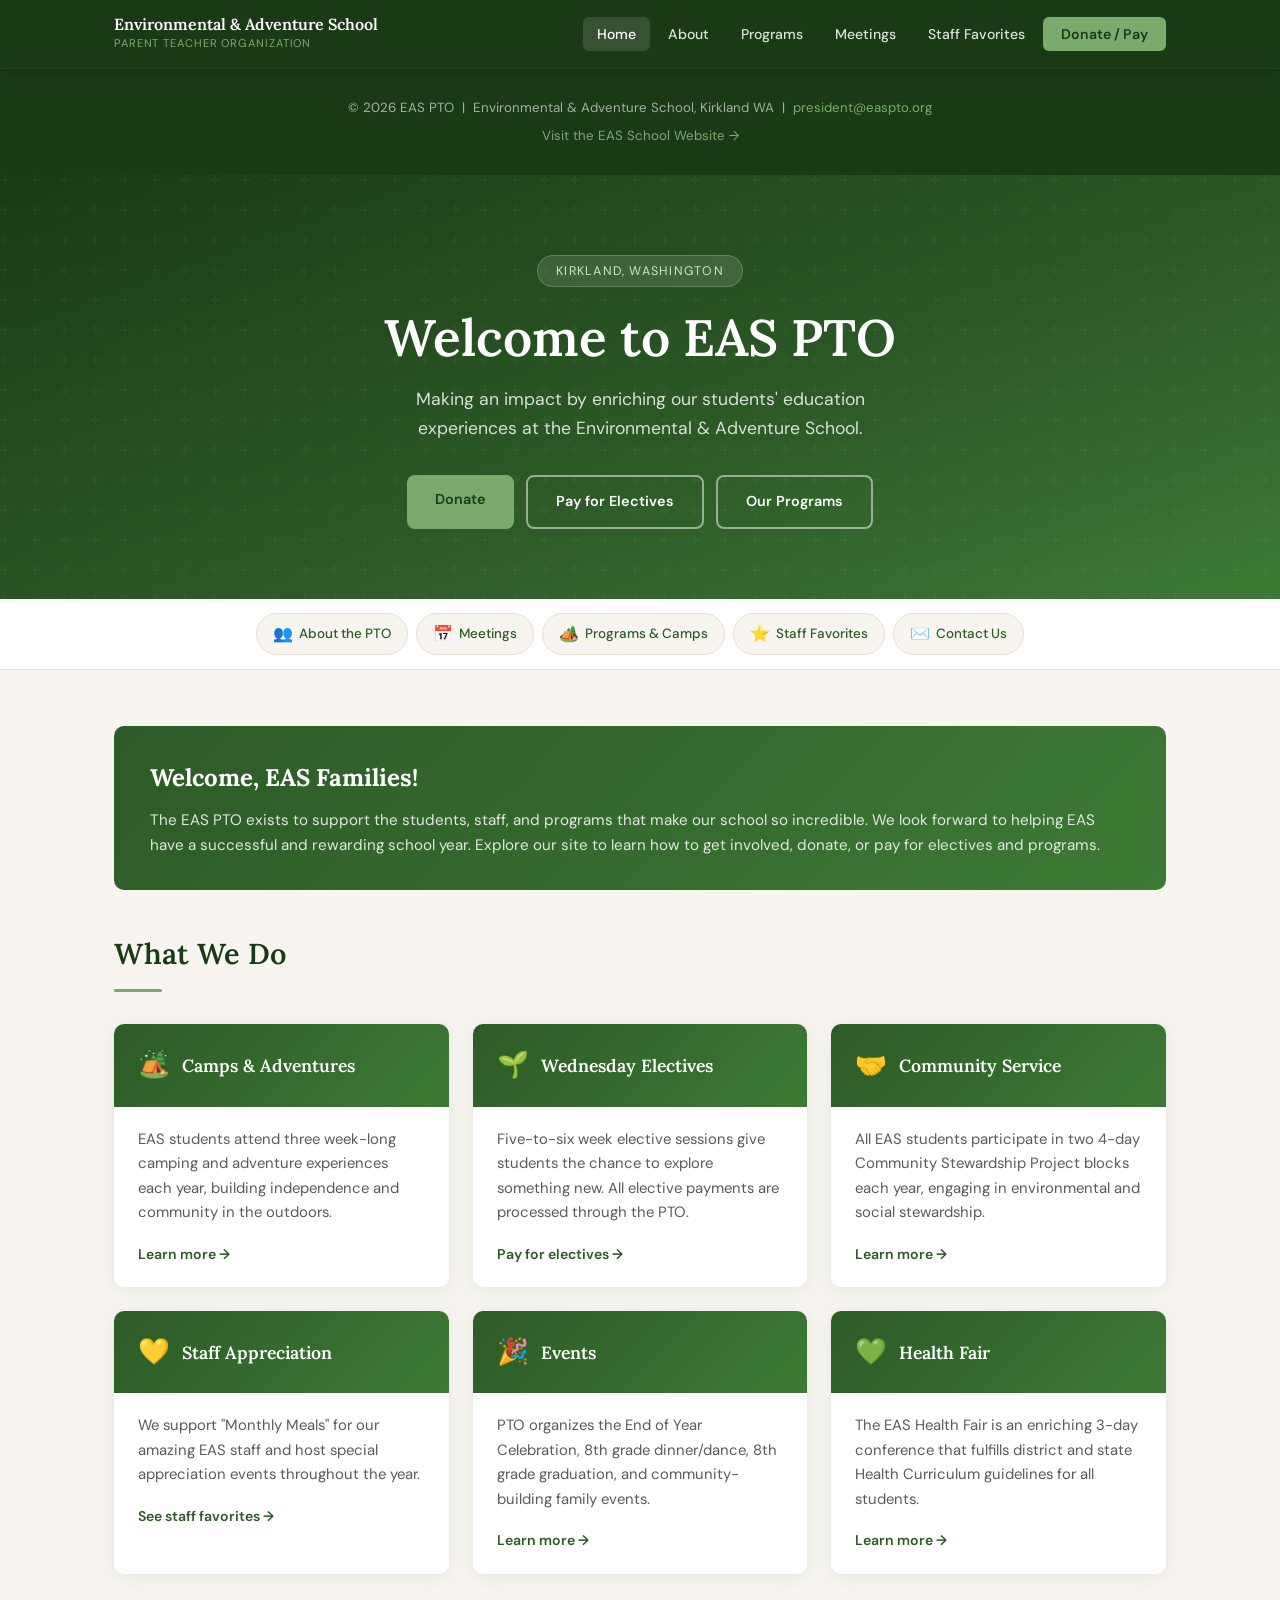
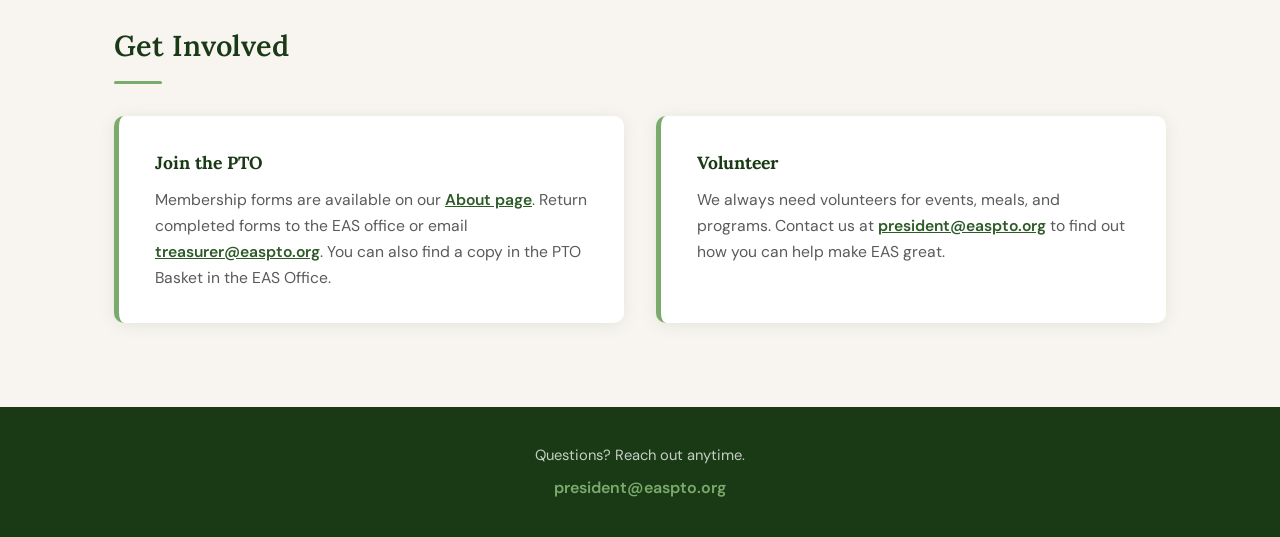
==== index.html @ 18b9af53 "Add files via upload" ====
<!DOCTYPE html>
<html lang="en">
<head>
  <meta charset="UTF-8">
  <meta name="viewport" content="width=device-width, initial-scale=1.0">
  <title>EAS PTO – Environmental &amp; Adventure School Parent Teacher Organization</title>
  <meta name="description" content="The EAS PTO supports students, staff, and programs at the Environmental & Adventure School in Kirkland, WA.">
  <link rel="stylesheet" href="css/style.css">
</head>
<body>

  <script src="js/nav.js"></script>

  <!-- HERO -->
  <section class="hero">
    <div class="hero-inner">
      <span class="hero-eyebrow">Kirkland, Washington</span>
      <h1>Welcome to EAS PTO</h1>
      <p>Making an impact by enriching our students' education experiences at the Environmental &amp; Adventure School.</p>
      <div class="hero-btns">
        <a href="payments.html#donate" class="btn btn-primary">Donate</a>
        <a href="payments.html#zelle" class="btn btn-outline">Pay for Electives</a>
        <a href="programs.html" class="btn btn-outline">Our Programs</a>
      </div>
    </div>
  </section>

  <!-- QUICK LINKS -->
  <div class="quick-links">
    <div class="quick-links-inner">
      <a href="about.html" class="quick-link"><span class="icon">👥</span> About the PTO</a>
      <a href="meetings.html" class="quick-link"><span class="icon">📅</span> Meetings</a>
      <a href="programs.html" class="quick-link"><span class="icon">🏕️</span> Programs &amp; Camps</a>
      <a href="staff-favorites.html" class="quick-link"><span class="icon">⭐</span> Staff Favorites</a>
      <a href="mailto:president@easpto.org" class="quick-link"><span class="icon">✉️</span> Contact Us</a>
    </div>
  </div>

  <main>

    <!-- WELCOME -->
    <div class="highlight-box">
      <h2>Welcome, EAS Families!</h2>
      <p>The EAS PTO exists to support the students, staff, and programs that make our school so incredible. We look forward to helping EAS have a successful and rewarding school year. Explore our site to learn how to get involved, donate, or pay for electives and programs.</p>
    </div>

    <!-- WHAT WE DO -->
    <h2 class="section-title">What We Do</h2>
    <div class="divider"></div>

    <div class="card-grid">
      <div class="card">
        <div class="card-header">
          <span class="card-icon">🏕️</span>
          <h3>Camps &amp; Adventures</h3>
        </div>
        <div class="card-body">
          <p>EAS students attend three week-long camping and adventure experiences each year, building independence and community in the outdoors.</p>
          <a href="programs.html#camps" class="card-link">Learn more →</a>
        </div>
      </div>

      <div class="card">
        <div class="card-header">
          <span class="card-icon">🌱</span>
          <h3>Wednesday Electives</h3>
        </div>
        <div class="card-body">
          <p>Five-to-six week elective sessions give students the chance to explore something new. All elective payments are processed through the PTO.</p>
          <a href="payments.html" class="card-link">Pay for electives →</a>
        </div>
      </div>

      <div class="card">
        <div class="card-header">
          <span class="card-icon">🤝</span>
          <h3>Community Service</h3>
        </div>
        <div class="card-body">
          <p>All EAS students participate in two 4-day Community Stewardship Project blocks each year, engaging in environmental and social stewardship.</p>
          <a href="programs.html#csp" class="card-link">Learn more →</a>
        </div>
      </div>

      <div class="card">
        <div class="card-header">
          <span class="card-icon">💛</span>
          <h3>Staff Appreciation</h3>
        </div>
        <div class="card-body">
          <p>We support "Monthly Meals" for our amazing EAS staff and host special appreciation events throughout the year.</p>
          <a href="staff-favorites.html" class="card-link">See staff favorites →</a>
        </div>
      </div>

      <div class="card">
        <div class="card-header">
          <span class="card-icon">🎉</span>
          <h3>Events</h3>
        </div>
        <div class="card-body">
          <p>PTO organizes the End of Year Celebration, 8th grade dinner/dance, 8th grade graduation, and community-building family events.</p>
          <a href="programs.html#events" class="card-link">Learn more →</a>
        </div>
      </div>

      <div class="card">
        <div class="card-header">
          <span class="card-icon">💚</span>
          <h3>Health Fair</h3>
        </div>
        <div class="card-body">
          <p>The EAS Health Fair is an enriching 3-day conference that fulfills district and state Health Curriculum guidelines for all students.</p>
          <a href="programs.html#health" class="card-link">Learn more →</a>
        </div>
      </div>
    </div>

    <!-- GET INVOLVED -->
    <h2 class="section-title">Get Involved</h2>
    <div class="divider"></div>
    <div class="two-col" style="margin-bottom: 0;">
      <div class="info-box">
        <h3 style="font-family:'Lora',serif;font-size:1.1rem;color:var(--forest-dk);margin-bottom:10px;">Join the PTO</h3>
        <p>Membership forms are available on our <a href="about.html" style="color:var(--forest);font-weight:600;">About page</a>. Return completed forms to the EAS office or email <a href="mailto:treasurer@easpto.org" style="color:var(--forest);font-weight:600;">treasurer@easpto.org</a>. You can also find a copy in the PTO Basket in the EAS Office.</p>
      </div>
      <div class="info-box">
        <h3 style="font-family:'Lora',serif;font-size:1.1rem;color:var(--forest-dk);margin-bottom:10px;">Volunteer</h3>
        <p>We always need volunteers for events, meals, and programs. Contact us at <a href="mailto:president@easpto.org" style="color:var(--forest);font-weight:600;">president@easpto.org</a> to find out how you can help make EAS great.</p>
      </div>
    </div>

  </main>

  <div class="contact-strip">
    <p>Questions? Reach out anytime.</p>
    <a href="mailto:president@easpto.org">president@easpto.org</a>
  </div>

</body>
</html>
---- css/style.css ----
@import url('https://fonts.googleapis.com/css2?family=Lora:ital,wght@0,400;0,600;1,400&family=DM+Sans:wght@300;400;500;600&display=swap');

:root {
  --forest:    #2d5a27;
  --forest-dk: #1a3a16;
  --forest-lt: #3d7a35;
  --sage:      #7aab6d;
  --mint:      #c8e6c0;
  --cream:     #f8f5f0;
  --tan:       #e8e0d0;
  --brown:     #6b5a3e;
  --text:      #2c2c2c;
  --text-lt:   #5a5a5a;
  --white:     #ffffff;
  --radius:    10px;
  --shadow:    0 2px 16px rgba(45,90,39,0.10);
  --shadow-lg: 0 8px 40px rgba(45,90,39,0.15);
}

*, *::before, *::after { box-sizing: border-box; margin: 0; padding: 0; }

html { scroll-behavior: smooth; }

body {
  font-family: 'DM Sans', sans-serif;
  color: var(--text);
  background: var(--cream);
  line-height: 1.65;
  font-size: 16px;
}

/* ── NAV ── */
nav {
  background: var(--forest-dk);
  position: sticky;
  top: 0;
  z-index: 100;
  box-shadow: 0 2px 12px rgba(0,0,0,0.25);
}
.nav-inner {
  max-width: 1100px;
  margin: 0 auto;
  padding: 0 24px;
  display: flex;
  align-items: center;
  justify-content: space-between;
  min-height: 68px;
}
.nav-brand {
  display: flex;
  align-items: center;
  gap: 12px;
  text-decoration: none;
}
.nav-brand img {
  height: 44px;
  width: auto;
  filter: brightness(0) invert(1);
}
.nav-brand-text {
  display: flex;
  flex-direction: column;
}
.nav-brand-name {
  font-family: 'Lora', serif;
  font-size: 1rem;
  font-weight: 600;
  color: var(--white);
  line-height: 1.2;
}
.nav-brand-sub {
  font-size: 0.7rem;
  color: var(--sage);
  letter-spacing: 0.08em;
  text-transform: uppercase;
}
.nav-links {
  display: flex;
  list-style: none;
  gap: 4px;
  align-items: center;
}
.nav-links a {
  color: rgba(255,255,255,0.85);
  text-decoration: none;
  padding: 8px 14px;
  border-radius: 6px;
  font-size: 0.88rem;
  font-weight: 500;
  transition: all 0.2s;
}
.nav-links a:hover,
.nav-links a.active {
  background: rgba(255,255,255,0.12);
  color: var(--white);
}
.nav-donate {
  background: var(--sage) !important;
  color: var(--forest-dk) !important;
  font-weight: 600 !important;
  padding: 8px 18px !important;
}
.nav-donate:hover {
  background: var(--mint) !important;
}
.nav-hamburger {
  display: none;
  flex-direction: column;
  gap: 5px;
  cursor: pointer;
  padding: 8px;
  background: none;
  border: none;
}
.nav-hamburger span {
  display: block;
  width: 24px;
  height: 2px;
  background: var(--white);
  border-radius: 2px;
  transition: all 0.3s;
}

/* ── HERO ── */
.hero {
  background: linear-gradient(160deg, var(--forest-dk) 0%, var(--forest) 60%, var(--forest-lt) 100%);
  color: var(--white);
  padding: 80px 24px 70px;
  text-align: center;
  position: relative;
  overflow: hidden;
}
.hero::before {
  content: '';
  position: absolute;
  inset: 0;
  background: url("data:image/svg+xml,%3Csvg width='60' height='60' viewBox='0 0 60 60' xmlns='http://www.w3.org/2000/svg'%3E%3Cg fill='none' fill-rule='evenodd'%3E%3Cg fill='%23ffffff' fill-opacity='0.03'%3E%3Cpath d='M36 34v-4h-2v4h-4v2h4v4h2v-4h4v-2h-4zm0-30V0h-2v4h-4v2h4v4h2V6h4V4h-4zM6 34v-4H4v4H0v2h4v4h2v-4h4v-2H6zM6 4V0H4v4H0v2h4v4h2V6h4V4H6z'/%3E%3C/g%3E%3C/g%3E%3C/svg%3E");
  pointer-events: none;
}
.hero-inner { max-width: 700px; margin: 0 auto; position: relative; }
.hero-eyebrow {
  display: inline-block;
  background: rgba(255,255,255,0.12);
  border: 1px solid rgba(255,255,255,0.2);
  border-radius: 30px;
  padding: 5px 18px;
  font-size: 0.78rem;
  letter-spacing: 0.1em;
  text-transform: uppercase;
  margin-bottom: 20px;
  color: var(--mint);
}
.hero h1 {
  font-family: 'Lora', serif;
  font-size: clamp(2rem, 5vw, 3.2rem);
  font-weight: 600;
  line-height: 1.2;
  margin-bottom: 16px;
}
.hero p {
  font-size: 1.1rem;
  color: rgba(255,255,255,0.82);
  max-width: 540px;
  margin: 0 auto 32px;
}
.hero-btns {
  display: flex;
  gap: 12px;
  justify-content: center;
  flex-wrap: wrap;
}
.btn {
  display: inline-block;
  padding: 13px 28px;
  border-radius: 8px;
  text-decoration: none;
  font-weight: 600;
  font-size: 0.9rem;
  transition: all 0.2s;
  cursor: pointer;
  border: none;
}
.btn-primary {
  background: var(--sage);
  color: var(--forest-dk);
}
.btn-primary:hover { background: var(--mint); transform: translateY(-1px); box-shadow: 0 4px 16px rgba(0,0,0,0.2); }
.btn-outline {
  background: transparent;
  color: var(--white);
  border: 2px solid rgba(255,255,255,0.5);
}
.btn-outline:hover { border-color: var(--white); background: rgba(255,255,255,0.1); }
.btn-forest {
  background: var(--forest);
  color: var(--white);
}
.btn-forest:hover { background: var(--forest-lt); transform: translateY(-1px); }

/* ── QUICK LINKS BAR ── */
.quick-links {
  background: var(--white);
  border-bottom: 1px solid var(--tan);
  padding: 14px 24px;
}
.quick-links-inner {
  max-width: 1100px;
  margin: 0 auto;
  display: flex;
  gap: 8px;
  flex-wrap: wrap;
  justify-content: center;
}
.quick-link {
  display: flex;
  align-items: center;
  gap: 6px;
  padding: 7px 16px;
  background: var(--cream);
  border: 1px solid var(--tan);
  border-radius: 24px;
  text-decoration: none;
  color: var(--forest);
  font-size: 0.84rem;
  font-weight: 500;
  transition: all 0.2s;
}
.quick-link:hover {
  background: var(--forest);
  color: var(--white);
  border-color: var(--forest);
}
.quick-link .icon { font-size: 1rem; }

/* ── MAIN CONTENT ── */
main { max-width: 1100px; margin: 0 auto; padding: 56px 24px; }

/* ── SECTION TITLES ── */
.section-title {
  font-family: 'Lora', serif;
  font-size: 1.8rem;
  font-weight: 600;
  color: var(--forest-dk);
  margin-bottom: 8px;
}
.section-sub {
  color: var(--text-lt);
  font-size: 0.95rem;
  margin-bottom: 36px;
}
.divider {
  width: 48px;
  height: 3px;
  background: var(--sage);
  border-radius: 2px;
  margin: 12px 0 32px;
}

/* ── CARDS ── */
.card-grid {
  display: grid;
  grid-template-columns: repeat(auto-fill, minmax(280px, 1fr));
  gap: 24px;
  margin-bottom: 48px;
}
.card {
  background: var(--white);
  border-radius: var(--radius);
  box-shadow: var(--shadow);
  overflow: hidden;
  transition: transform 0.2s, box-shadow 0.2s;
}
.card:hover { transform: translateY(-3px); box-shadow: var(--shadow-lg); }
.card-header {
  background: linear-gradient(135deg, var(--forest), var(--forest-lt));
  padding: 20px 24px;
  display: flex;
  align-items: center;
  gap: 12px;
}
.card-icon { font-size: 1.6rem; }
.card-header h3 {
  font-family: 'Lora', serif;
  font-size: 1.1rem;
  color: var(--white);
  font-weight: 600;
}
.card-body { padding: 20px 24px; }
.card-body p { color: var(--text-lt); font-size: 0.93rem; margin-bottom: 16px; }
.card-link {
  color: var(--forest);
  text-decoration: none;
  font-weight: 600;
  font-size: 0.88rem;
  display: inline-flex;
  align-items: center;
  gap: 4px;
  transition: gap 0.2s;
}
.card-link:hover { gap: 8px; color: var(--forest-lt); }

/* ── STAFF CARDS ── */
.staff-grid {
  display: grid;
  grid-template-columns: repeat(auto-fill, minmax(320px, 1fr));
  gap: 24px;
}
.staff-card {
  background: var(--white);
  border-radius: var(--radius);
  box-shadow: var(--shadow);
  overflow: hidden;
  transition: transform 0.2s, box-shadow 0.2s;
}
.staff-card:hover { transform: translateY(-3px); box-shadow: var(--shadow-lg); }
.staff-card-top {
  background: linear-gradient(135deg, var(--forest-dk), var(--forest));
  padding: 20px 24px;
  display: flex;
  align-items: center;
  gap: 14px;
}
.staff-avatar {
  width: 52px;
  height: 52px;
  border-radius: 50%;
  background: var(--sage);
  display: flex;
  align-items: center;
  justify-content: center;
  font-family: 'Lora', serif;
  font-size: 1.3rem;
  font-weight: 600;
  color: var(--forest-dk);
  flex-shrink: 0;
}
.staff-name {
  font-family: 'Lora', serif;
  font-size: 1.05rem;
  color: var(--white);
  font-weight: 600;
}
.staff-card-body { padding: 20px 24px; }
.staff-row {
  display: flex;
  gap: 8px;
  margin-bottom: 12px;
  font-size: 0.88rem;
}
.staff-label {
  font-weight: 600;
  color: var(--forest);
  min-width: 90px;
  flex-shrink: 0;
}
.staff-value { color: var(--text-lt); }

/* ── OFFICER TABLE ── */
.officer-grid {
  display: grid;
  grid-template-columns: repeat(auto-fill, minmax(200px, 1fr));
  gap: 16px;
  margin-bottom: 40px;
}
.officer-card {
  background: var(--white);
  border: 1px solid var(--tan);
  border-left: 4px solid var(--sage);
  border-radius: 8px;
  padding: 16px 18px;
}
.officer-role {
  font-size: 0.75rem;
  text-transform: uppercase;
  letter-spacing: 0.08em;
  color: var(--forest);
  font-weight: 600;
  margin-bottom: 4px;
}
.officer-name {
  font-family: 'Lora', serif;
  font-size: 0.95rem;
  color: var(--text);
  font-weight: 600;
}

/* ── MISSION LIST ── */
.mission-list {
  list-style: none;
  display: flex;
  flex-direction: column;
  gap: 12px;
  margin-bottom: 36px;
}
.mission-list li {
  display: flex;
  align-items: flex-start;
  gap: 12px;
  background: var(--white);
  border-radius: 8px;
  padding: 14px 18px;
  box-shadow: var(--shadow);
  font-size: 0.95rem;
}
.mission-list li::before {
  content: '🌿';
  font-size: 1rem;
  flex-shrink: 0;
  margin-top: 1px;
}

/* ── DOCS LIST ── */
.doc-list {
  display: flex;
  flex-wrap: wrap;
  gap: 12px;
  margin-bottom: 40px;
}
.doc-link {
  display: inline-flex;
  align-items: center;
  gap: 8px;
  padding: 10px 20px;
  background: var(--white);
  border: 1px solid var(--tan);
  border-radius: 8px;
  color: var(--forest);
  text-decoration: none;
  font-size: 0.88rem;
  font-weight: 500;
  transition: all 0.2s;
  box-shadow: var(--shadow);
}
.doc-link:hover {
  background: var(--forest);
  color: var(--white);
  border-color: var(--forest);
}
.doc-icon { font-size: 1.1rem; }

/* ── PROGRAMS ── */
.program-section {
  background: var(--white);
  border-radius: var(--radius);
  box-shadow: var(--shadow);
  padding: 32px 36px;
  margin-bottom: 28px;
}
.program-section h3 {
  font-family: 'Lora', serif;
  font-size: 1.25rem;
  color: var(--forest-dk);
  margin-bottom: 10px;
}
.program-section p { color: var(--text-lt); margin-bottom: 16px; font-size: 0.95rem; }

/* ── MEETINGS INFO ── */
.info-box {
  background: var(--white);
  border-radius: var(--radius);
  box-shadow: var(--shadow);
  padding: 32px 36px;
  border-left: 5px solid var(--sage);
  margin-bottom: 28px;
}
.info-box p { color: var(--text-lt); font-size: 0.98rem; margin-bottom: 12px; }
.info-box p:last-child { margin-bottom: 0; }

/* ── PAYMENTS ── */
.payment-card {
  background: var(--white);
  border-radius: var(--radius);
  box-shadow: var(--shadow);
  padding: 32px 36px;
  margin-bottom: 24px;
  display: flex;
  gap: 24px;
  align-items: flex-start;
}
.payment-icon { font-size: 2.4rem; flex-shrink: 0; }
.payment-body h3 {
  font-family: 'Lora', serif;
  font-size: 1.15rem;
  color: var(--forest-dk);
  margin-bottom: 8px;
}
.payment-body p { color: var(--text-lt); font-size: 0.93rem; margin-bottom: 16px; }

/* ── PAGE HEADER ── */
.page-header {
  background: linear-gradient(135deg, var(--forest-dk) 0%, var(--forest) 100%);
  color: var(--white);
  padding: 52px 24px 44px;
  text-align: center;
}
.page-header h1 {
  font-family: 'Lora', serif;
  font-size: clamp(1.8rem, 4vw, 2.8rem);
  font-weight: 600;
  margin-bottom: 10px;
}
.page-header p {
  color: rgba(255,255,255,0.80);
  max-width: 560px;
  margin: 0 auto;
  font-size: 1rem;
}

/* ── CONTACT STRIP ── */
.contact-strip {
  background: var(--forest-dk);
  color: var(--white);
  text-align: center;
  padding: 36px 24px;
}
.contact-strip p { color: rgba(255,255,255,0.75); margin-bottom: 8px; font-size: 0.92rem; }
.contact-strip a {
  color: var(--sage);
  text-decoration: none;
  font-weight: 600;
}
.contact-strip a:hover { color: var(--mint); }

/* ── FOOTER ── */
footer {
  background: var(--forest-dk);
  color: rgba(255,255,255,0.6);
  text-align: center;
  padding: 28px 24px;
  font-size: 0.83rem;
  border-top: 1px solid rgba(255,255,255,0.08);
}
footer a { color: var(--sage); text-decoration: none; }
footer a:hover { color: var(--mint); }

/* ── UTILITY ── */
.two-col { display: grid; grid-template-columns: 1fr 1fr; gap: 32px; }
.highlight-box {
  background: linear-gradient(135deg, var(--forest), var(--forest-lt));
  color: var(--white);
  border-radius: var(--radius);
  padding: 32px 36px;
  margin-bottom: 40px;
}
.highlight-box h2 {
  font-family: 'Lora', serif;
  font-size: 1.5rem;
  margin-bottom: 10px;
}
.highlight-box p { color: rgba(255,255,255,0.85); font-size: 0.95rem; }
.tag {
  display: inline-block;
  background: var(--mint);
  color: var(--forest-dk);
  border-radius: 4px;
  padding: 2px 8px;
  font-size: 0.75rem;
  font-weight: 600;
  text-transform: uppercase;
  letter-spacing: 0.06em;
}

/* ── RESPONSIVE ── */
@media (max-width: 768px) {
  .nav-links { display: none; }
  .nav-links.open {
    display: flex;
    flex-direction: column;
    position: absolute;
    top: 68px;
    left: 0;
    right: 0;
    background: var(--forest-dk);
    padding: 16px;
    gap: 4px;
    box-shadow: 0 8px 24px rgba(0,0,0,0.3);
  }
  .nav-hamburger { display: flex; }
  .two-col { grid-template-columns: 1fr; }
  .payment-card { flex-direction: column; }
  main { padding: 36px 16px; }
}
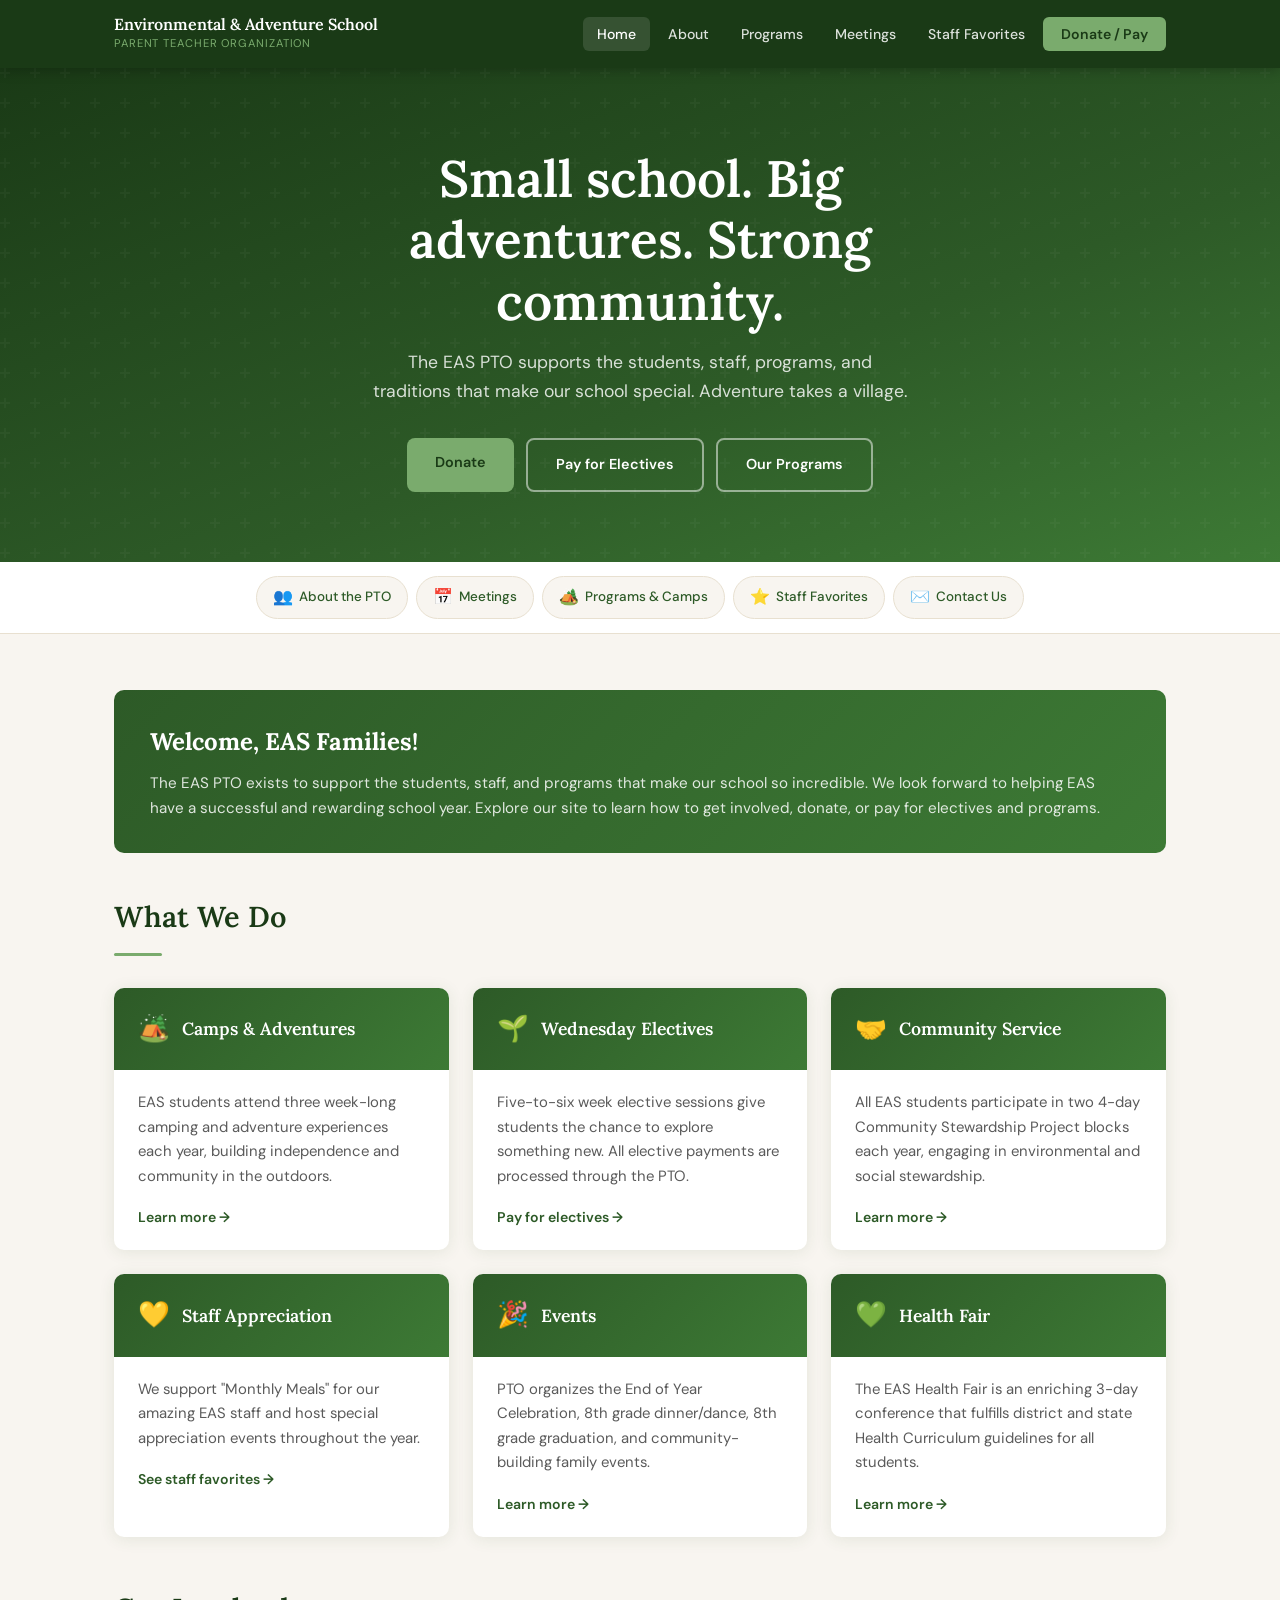
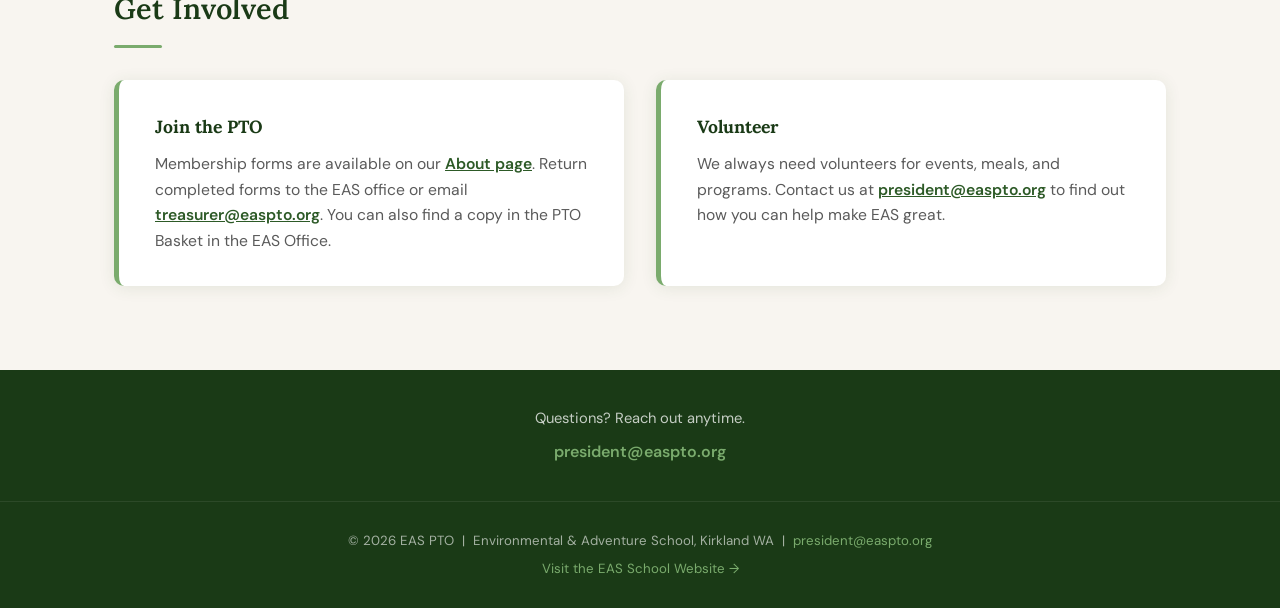
==== commit 79dc1b67: "Fix footer placement and refresh homepage hero copy" ====
--- a/index.html
+++ b/index.html
@@ -14,9 +14,8 @@
   <!-- HERO -->
   <section class="hero">
     <div class="hero-inner">
-      <span class="hero-eyebrow">Kirkland, Washington</span>
-      <h1>Welcome to EAS PTO</h1>
-      <p>Making an impact by enriching our students' education experiences at the Environmental &amp; Adventure School.</p>
+      <h1>Small school. Big adventures. Strong community.</h1>
+      <p>The EAS PTO supports the students, staff, programs, and traditions that make our school special. Adventure takes a village.</p>
       <div class="hero-btns">
         <a href="payments.html#donate" class="btn btn-primary">Donate</a>
         <a href="payments.html#zelle" class="btn btn-outline">Pay for Electives</a>
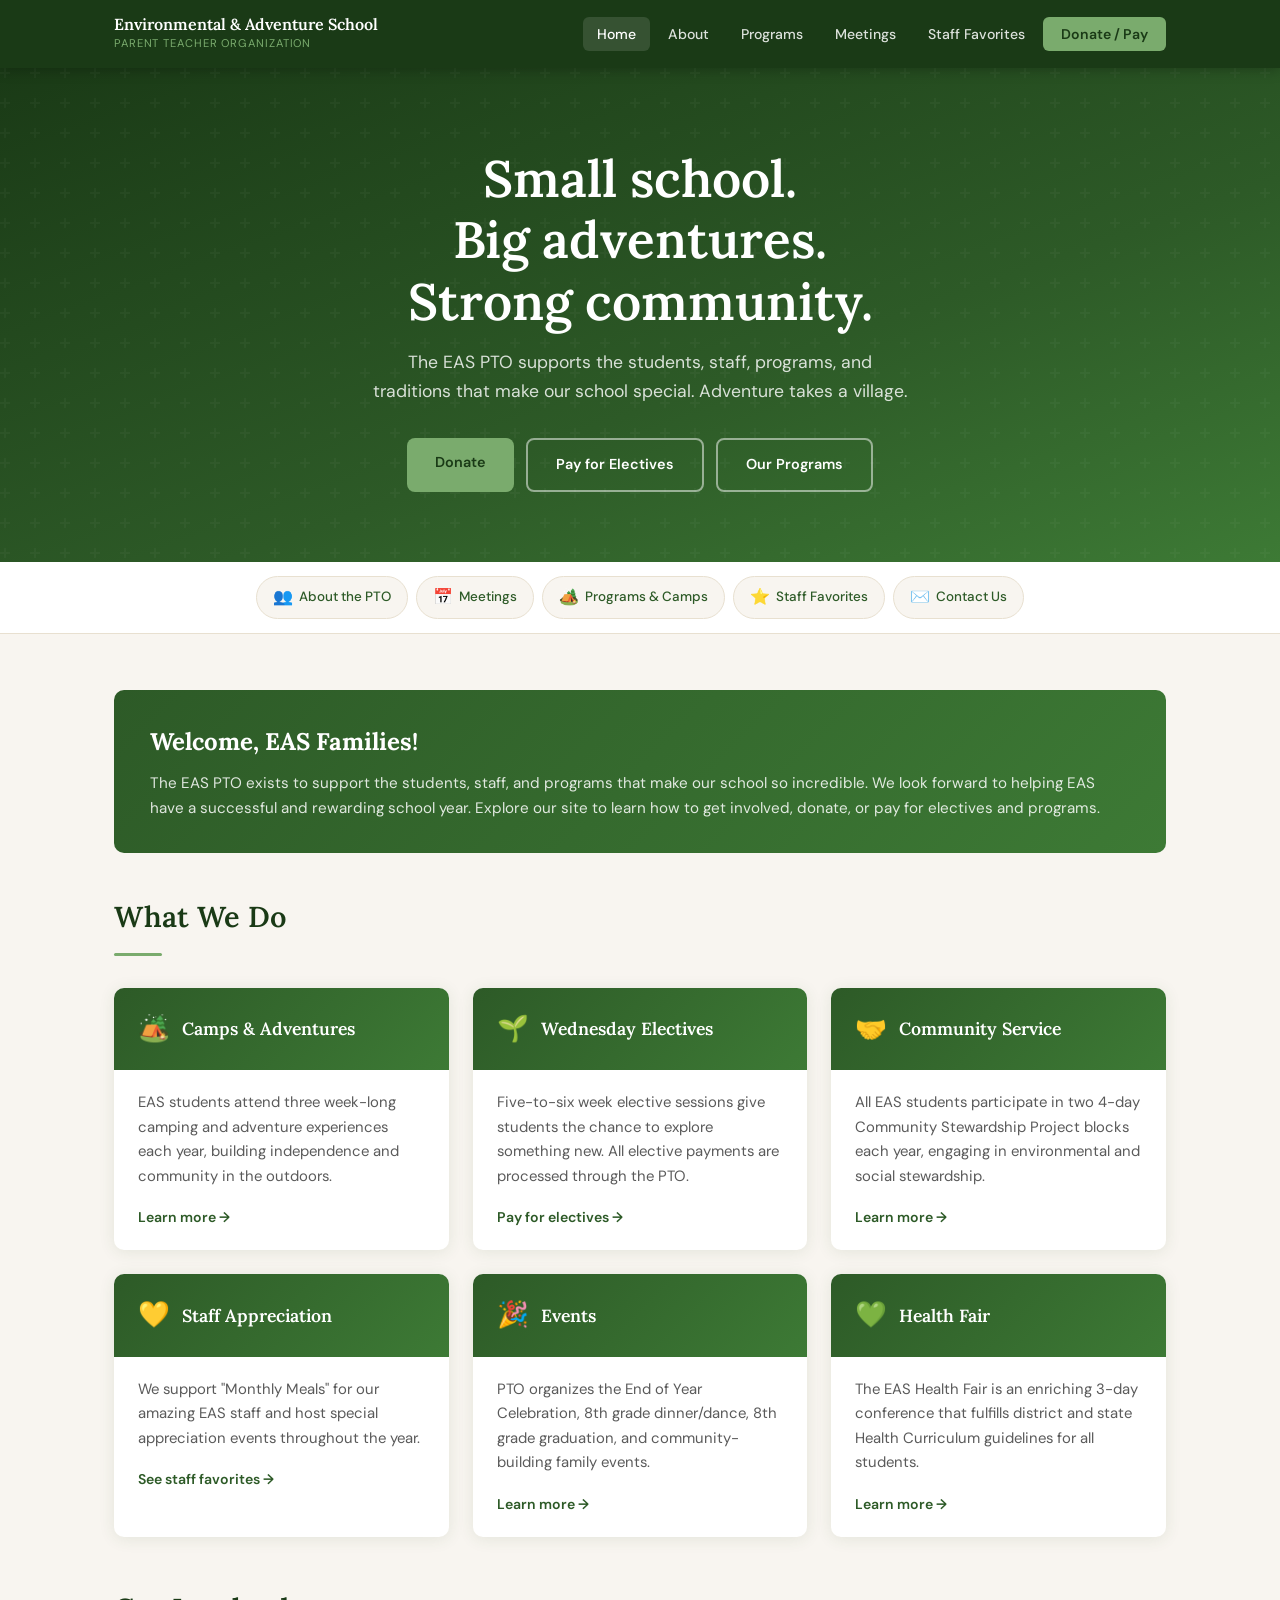
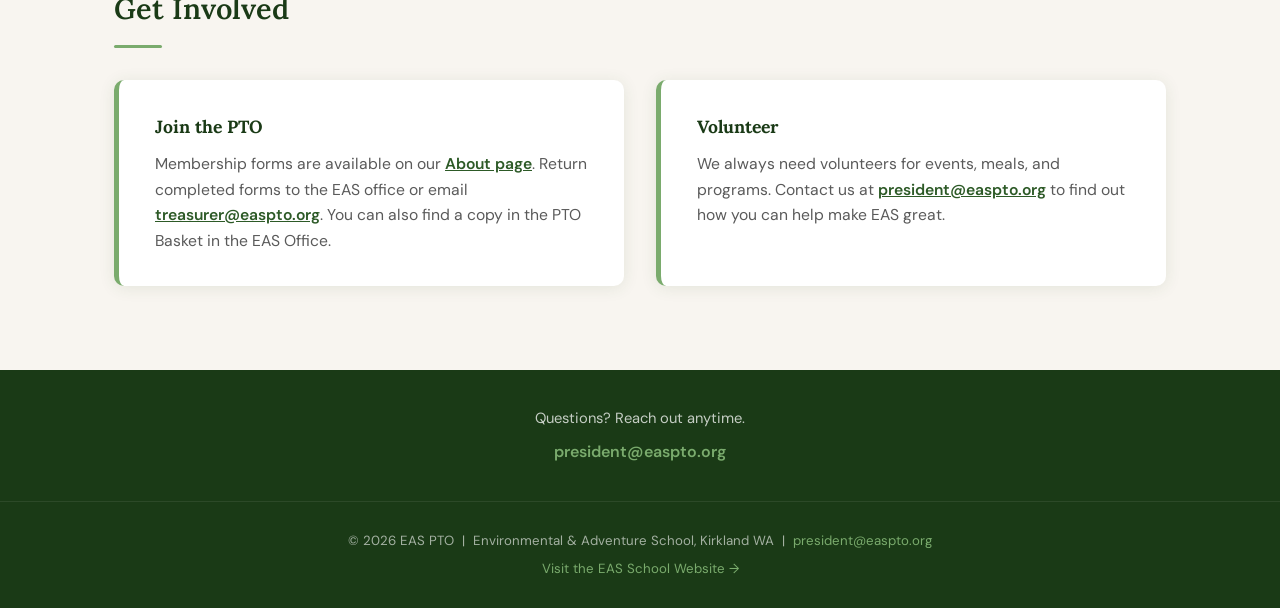
==== commit 7988f75d: "Format homepage hero headline as three lines" ====
--- a/index.html
+++ b/index.html
@@ -14,7 +14,7 @@
   <!-- HERO -->
   <section class="hero">
     <div class="hero-inner">
-      <h1>Small school. Big adventures. Strong community.</h1>
+      <h1>Small school.<br>Big adventures.<br>Strong community.</h1>
       <p>The EAS PTO supports the students, staff, programs, and traditions that make our school special. Adventure takes a village.</p>
       <div class="hero-btns">
         <a href="payments.html#donate" class="btn btn-primary">Donate</a>
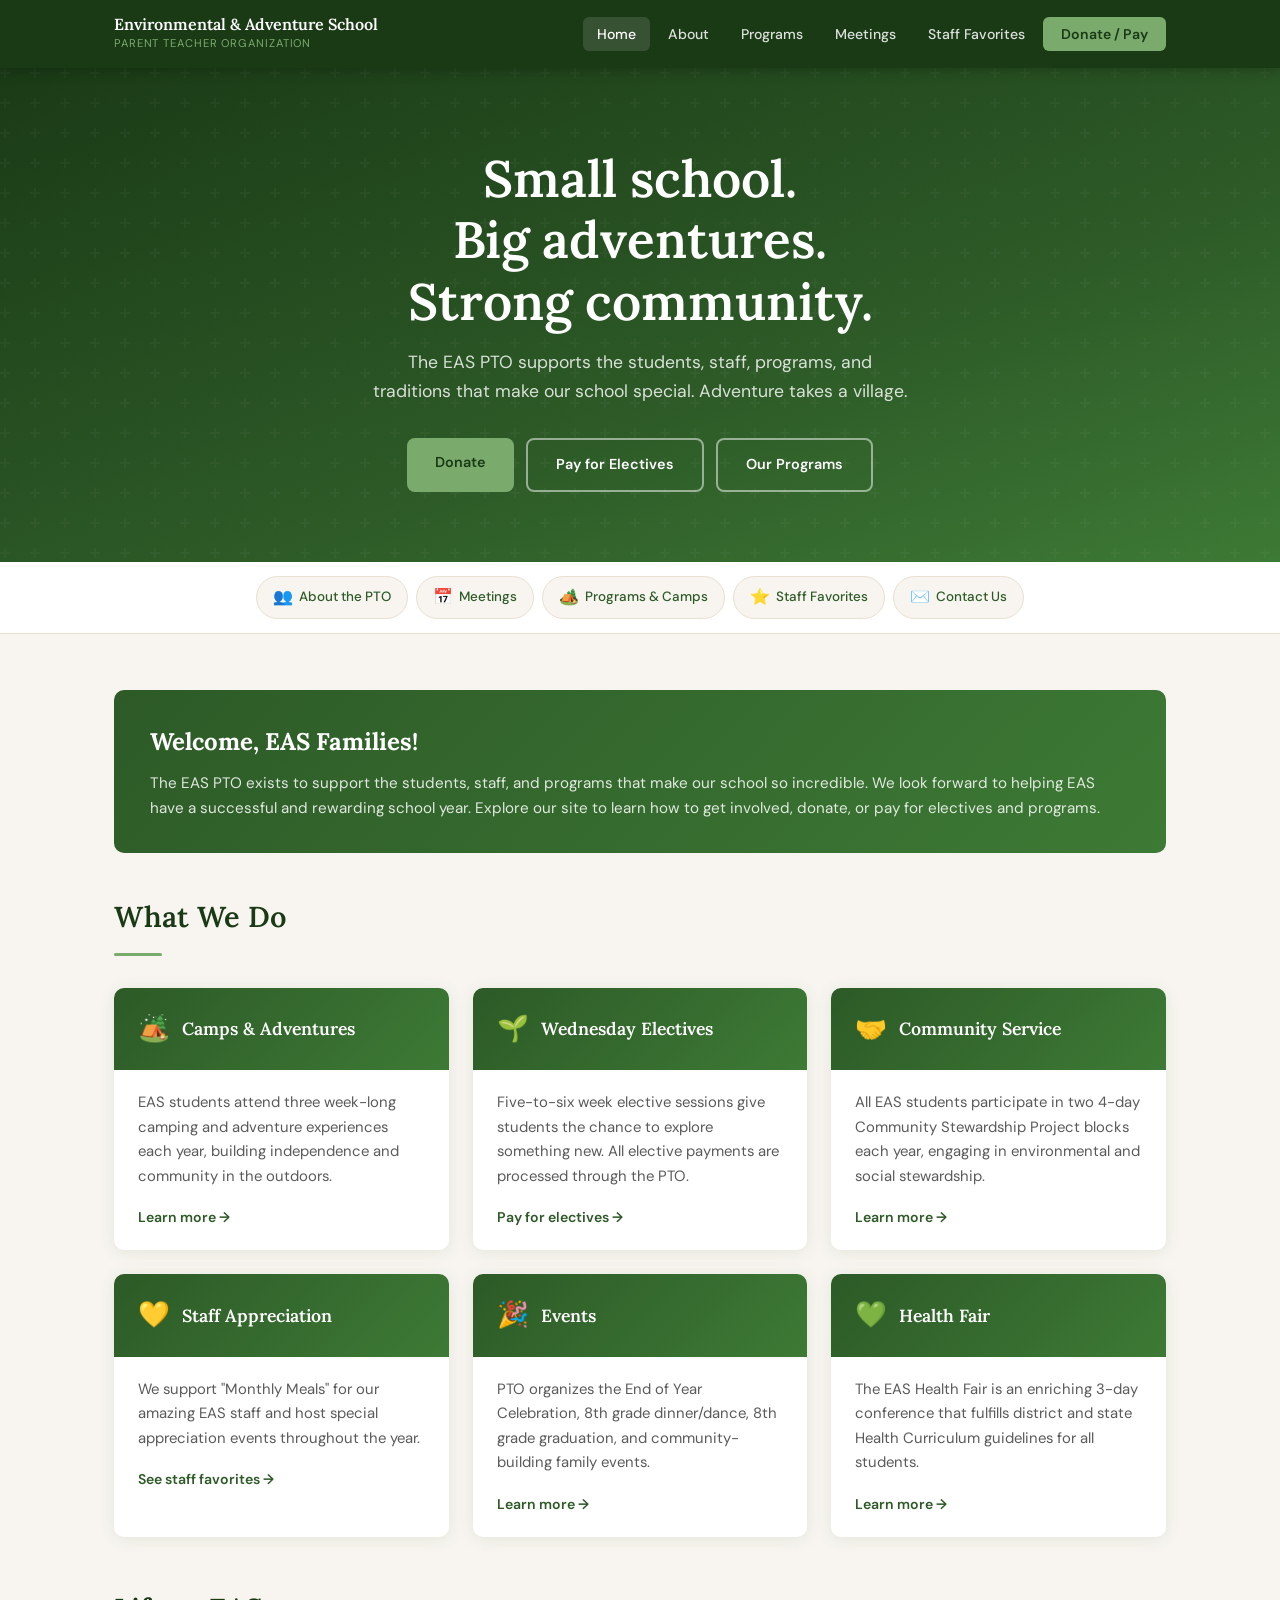
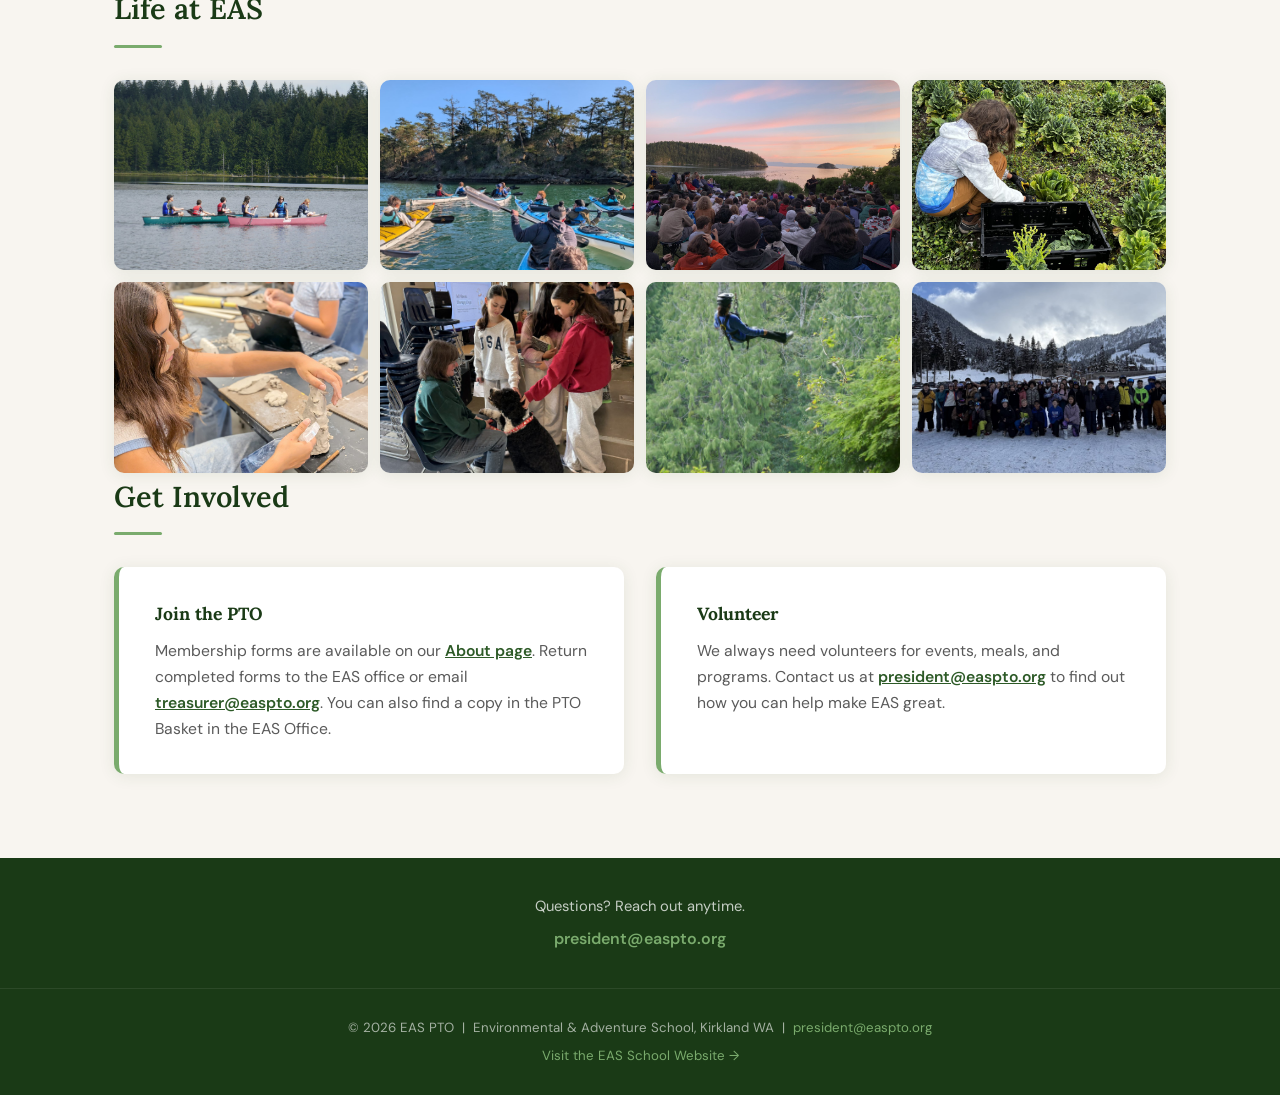
==== commit 5604419d: "Add photo galleries to home and program pages" ====
--- a/index.html
+++ b/index.html
@@ -6,6 +6,10 @@
   <title>EAS PTO – Environmental &amp; Adventure School Parent Teacher Organization</title>
   <meta name="description" content="The EAS PTO supports students, staff, and programs at the Environmental & Adventure School in Kirkland, WA.">
   <link rel="stylesheet" href="css/style.css">
+  <link rel="icon" type="image/svg+xml" href="favicon.svg">
+  <link rel="icon" type="image/png" sizes="32x32" href="favicon-32.png">
+  <link rel="icon" href="favicon.ico" sizes="any">
+  <link rel="apple-touch-icon" href="apple-touch-icon.png">
 </head>
 <body>
 
@@ -115,6 +119,20 @@
       </div>
     </div>
 
+    <!-- LIFE AT EAS -->
+    <h2 class="section-title">Life at EAS</h2>
+    <div class="divider"></div>
+    <div class="photo-gallery">
+      <img src="images/web/camps/camps-01.jpg" alt="Students canoeing on a calm forest lake at camp" loading="lazy">
+      <img src="images/web/april-adventures/april-adventures-02.jpg" alt="Students kayaking together past a forested island" loading="lazy">
+      <img src="images/web/camps/camps-05.jpg" alt="Students watching the sunset together at camp" loading="lazy">
+      <img src="images/web/csp/csp-04.jpg" alt="A student harvesting greens during a stewardship project" loading="lazy">
+      <img src="images/web/electives/electives-09.jpg" alt="A student shaping a clay sculpture in a ceramics elective" loading="lazy">
+      <img src="images/web/health-fair/health-fair-05.jpg" alt="Students greeting a therapy dog at the Health Fair" loading="lazy">
+      <img src="images/web/camps/camps-03.jpg" alt="A student ziplining through the trees at camp" loading="lazy">
+      <img src="images/web/events/events-02.jpg" alt="Group photo from the EAS ski trip" loading="lazy">
+    </div>
+
     <!-- GET INVOLVED -->
     <h2 class="section-title">Get Involved</h2>
     <div class="divider"></div>
--- a/css/style.css
+++ b/css/style.css
@@ -580,3 +580,27 @@
   .payment-card { flex-direction: column; }
   main { padding: 36px 16px; }
 }
+
+/* ── PHOTO GALLERY ── */
+.photo-gallery {
+  display: grid;
+  grid-template-columns: repeat(auto-fill, minmax(220px, 1fr));
+  gap: 12px;
+  margin-top: 22px;
+}
+.photo-gallery img {
+  width: 100%;
+  aspect-ratio: 4 / 3;
+  object-fit: cover;
+  border-radius: var(--radius);
+  box-shadow: var(--shadow);
+  display: block;
+  transition: transform 0.25s ease, box-shadow 0.25s ease;
+}
+.photo-gallery img:hover {
+  transform: translateY(-3px) scale(1.02);
+  box-shadow: var(--shadow-lg);
+}
+@media (max-width: 600px) {
+  .photo-gallery { grid-template-columns: repeat(2, 1fr); gap: 8px; }
+}
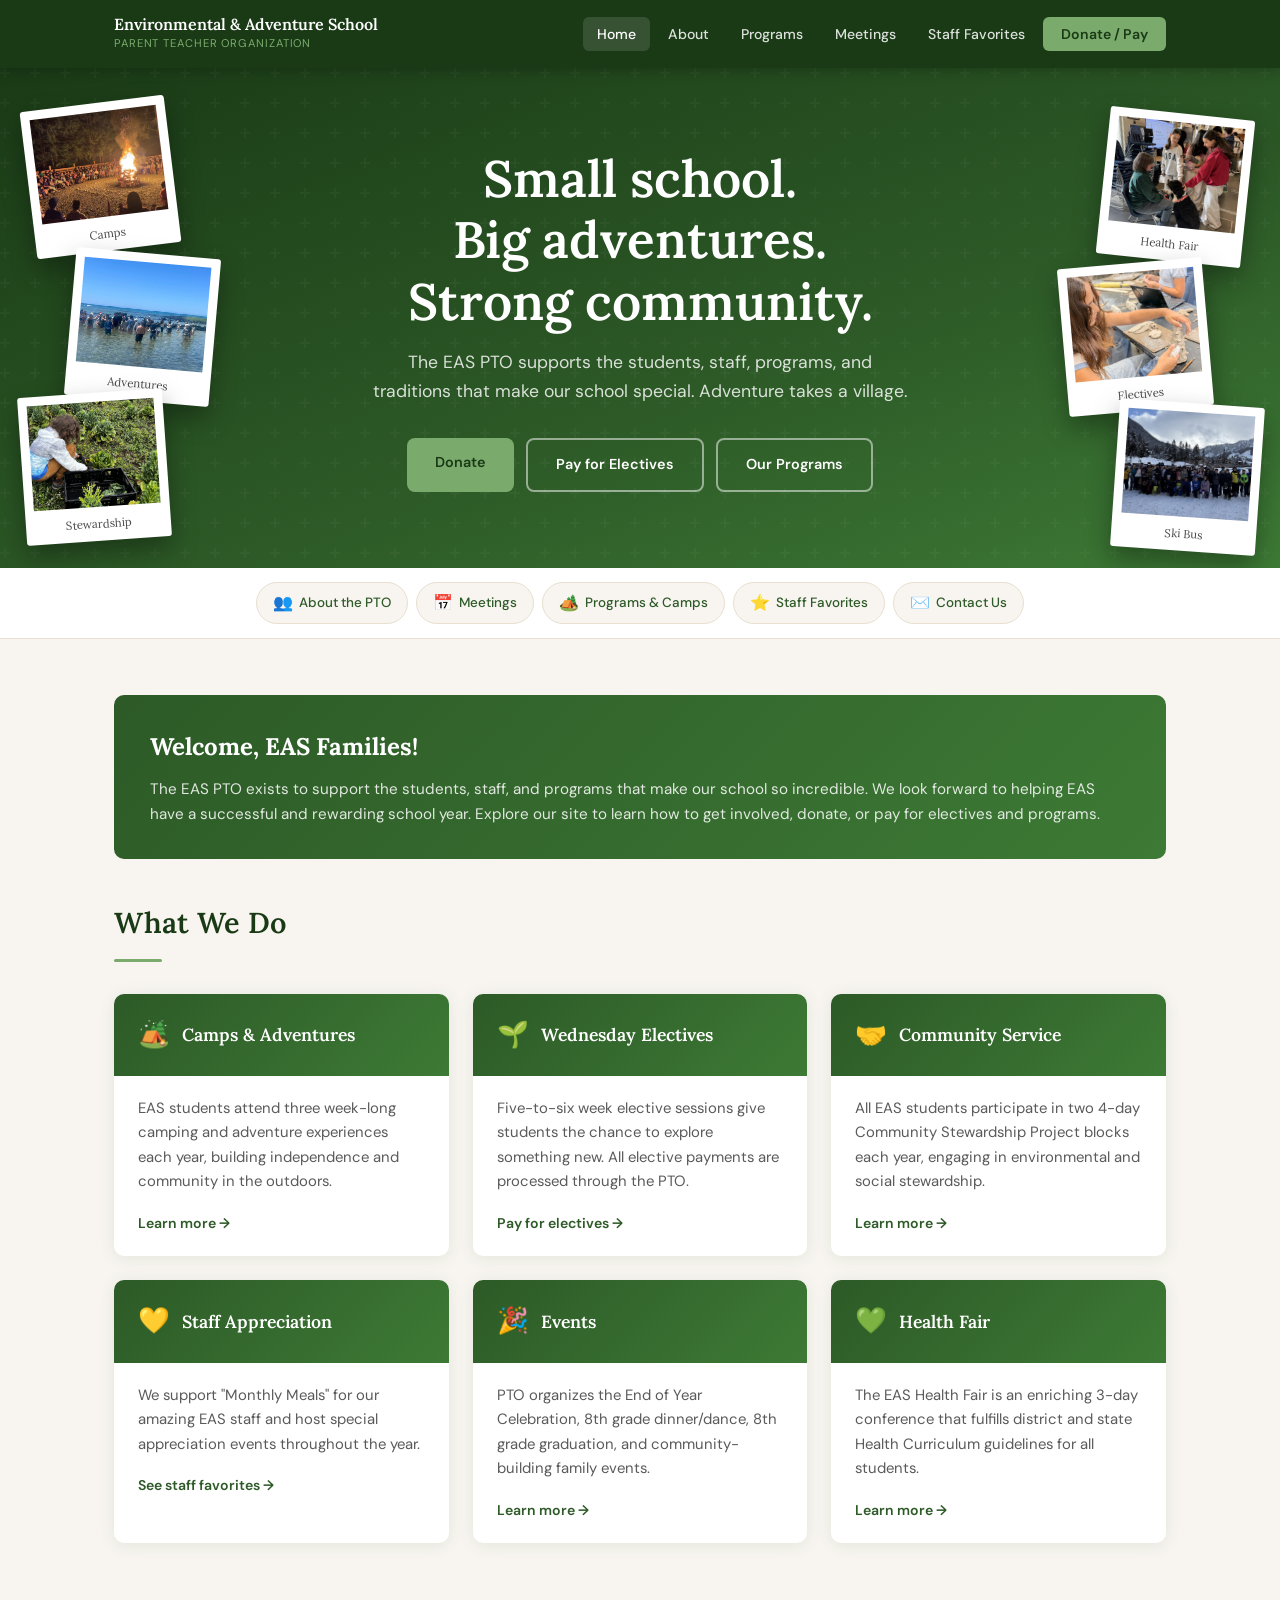
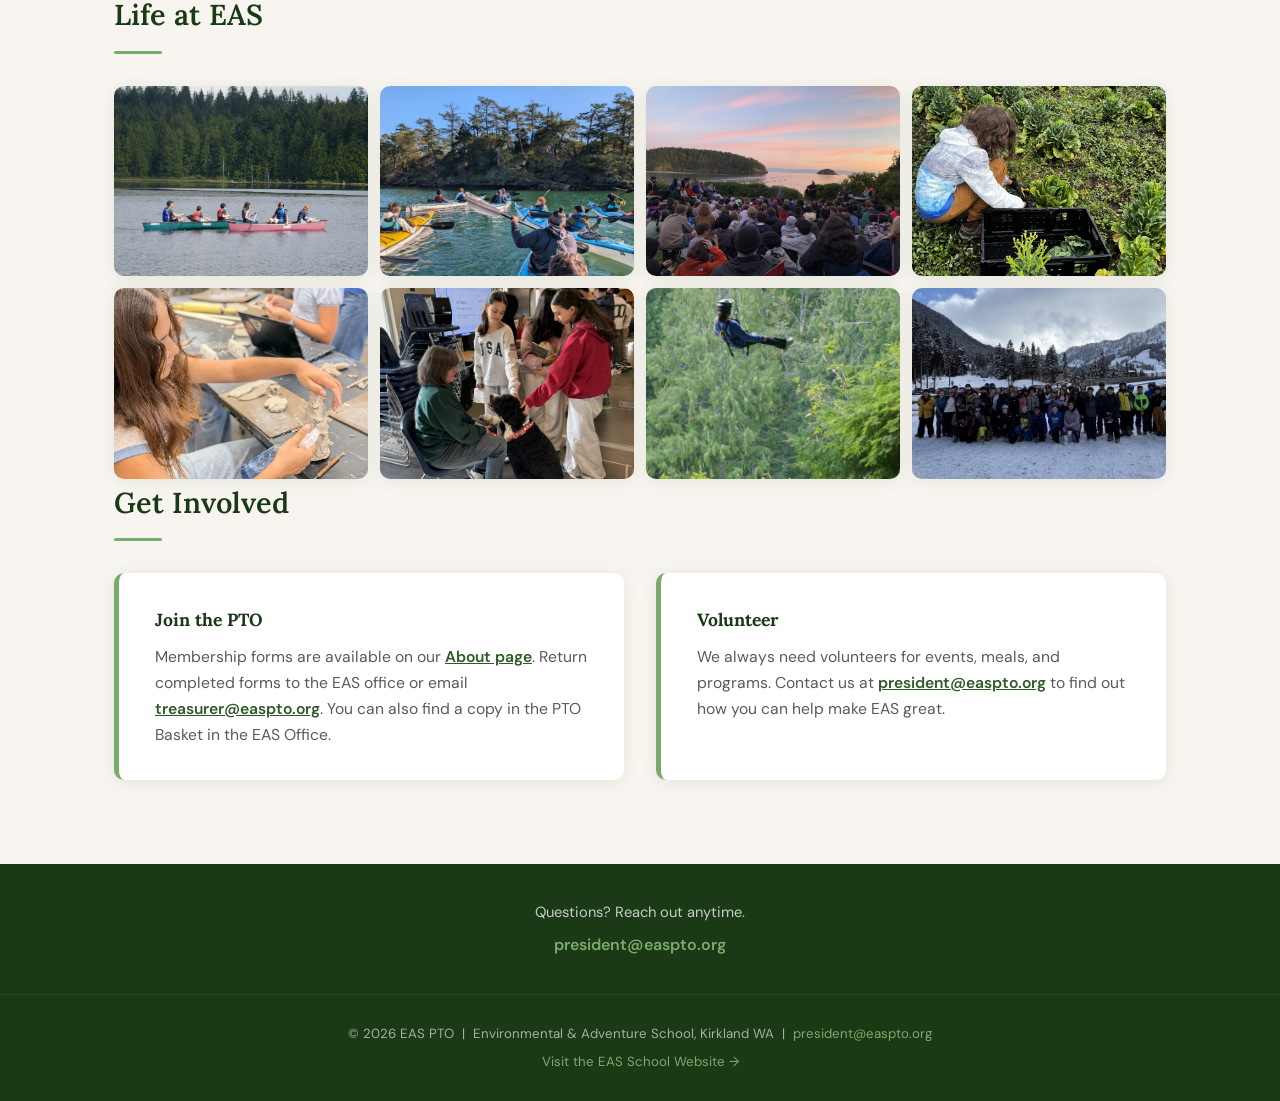
==== commit 4c6bbcfc: "Add hero polaroids, galleries, and Staff Favorites" ====
--- a/index.html
+++ b/index.html
@@ -17,6 +17,11 @@
 
   <!-- HERO -->
   <section class="hero">
+    <div class="hero-photos hero-photos-left" aria-hidden="true">
+      <figure class="polaroid" style="top:35px;left:28px;transform:rotate(-7deg);"><img src="images/web/camps/camps-04.jpg" alt=""><figcaption>Camps</figcaption></figure>
+      <figure class="polaroid" style="top:185px;left:70px;transform:rotate(5deg);"><img src="images/web/april-adventures/april-adventures-03.jpg" alt=""><figcaption>Adventures</figcaption></figure>
+      <figure class="polaroid" style="top:325px;left:22px;transform:rotate(-4deg);"><img src="images/web/csp/csp-04.jpg" alt=""><figcaption>Stewardship</figcaption></figure>
+    </div>
     <div class="hero-inner">
       <h1>Small school.<br>Big adventures.<br>Strong community.</h1>
       <p>The EAS PTO supports the students, staff, programs, and traditions that make our school special. Adventure takes a village.</p>
@@ -25,6 +30,11 @@
         <a href="payments.html#zelle" class="btn btn-outline">Pay for Electives</a>
         <a href="programs.html" class="btn btn-outline">Our Programs</a>
       </div>
+    </div>
+    <div class="hero-photos hero-photos-right" aria-hidden="true">
+      <figure class="polaroid" style="top:45px;right:32px;transform:rotate(6deg);"><img src="images/web/health-fair/health-fair-05.jpg" alt=""><figcaption>Health Fair</figcaption></figure>
+      <figure class="polaroid" style="top:195px;right:72px;transform:rotate(-5deg);"><img src="images/web/electives/electives-09.jpg" alt=""><figcaption>Electives</figcaption></figure>
+      <figure class="polaroid" style="top:335px;right:20px;transform:rotate(4deg);"><img src="images/web/events/events-02.jpg" alt=""><figcaption>Ski Bus</figcaption></figure>
     </div>
   </section>
 
--- a/css/style.css
+++ b/css/style.css
@@ -604,3 +604,41 @@
 @media (max-width: 600px) {
   .photo-gallery { grid-template-columns: repeat(2, 1fr); gap: 8px; }
 }
+
+/* ── HERO POLAROIDS ── */
+.hero-photos { display: none; }
+@media (min-width: 1200px) {
+  .hero-photos {
+    display: block;
+    position: absolute;
+    top: 0;
+    bottom: 0;
+    width: 270px;
+    z-index: 1;
+    pointer-events: none;
+  }
+  .hero-photos-left { left: 0; }
+  .hero-photos-right { right: 0; }
+  .hero { min-height: 500px; }
+}
+.polaroid {
+  position: absolute;
+  width: 145px;
+  background: #fff;
+  padding: 9px 9px 8px;
+  border-radius: 3px;
+  box-shadow: 0 12px 26px rgba(0,0,0,0.34);
+}
+.polaroid img {
+  width: 100%;
+  height: 105px;
+  object-fit: cover;
+  display: block;
+}
+.polaroid figcaption {
+  font-family: 'Lora', serif;
+  font-size: 0.72rem;
+  color: #4a4a4a;
+  text-align: center;
+  padding-top: 7px;
+}
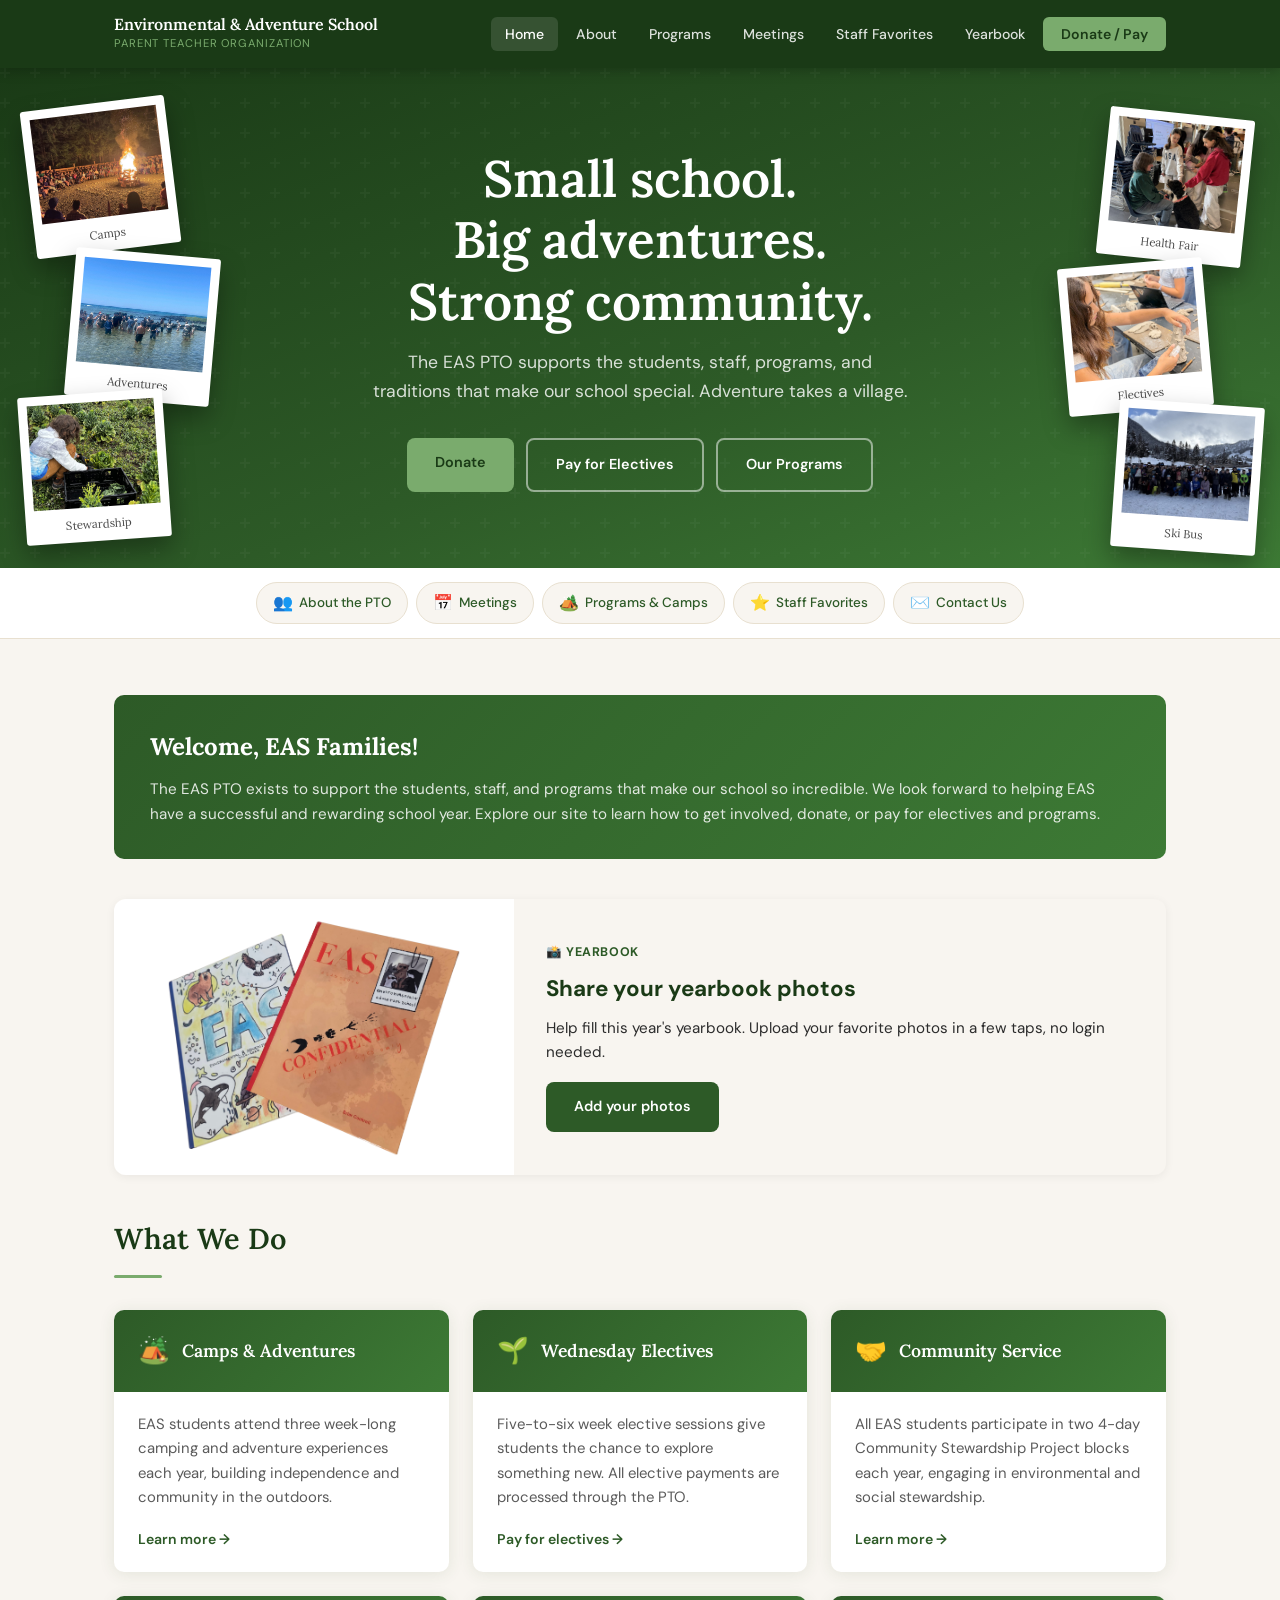
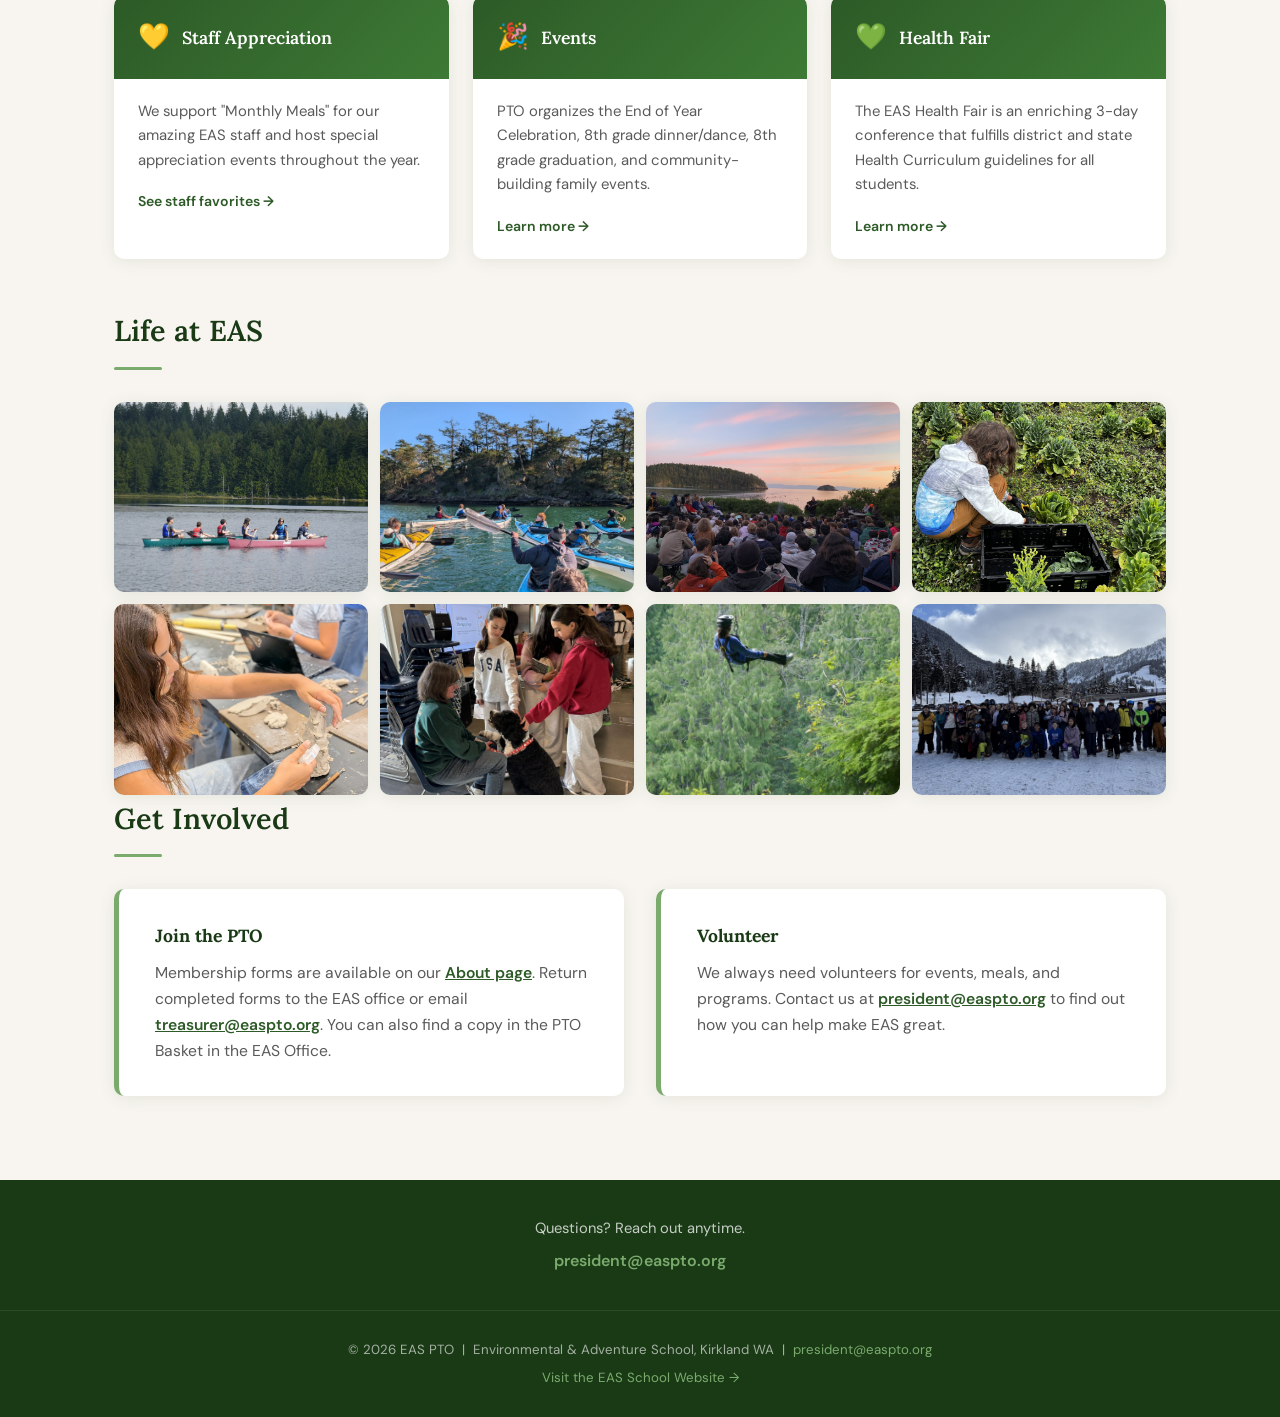
==== commit 4a1928cc: "Add yearbook banner to home page" ====
--- a/index.html
+++ b/index.html
@@ -10,6 +10,65 @@
   <link rel="icon" type="image/png" sizes="32x32" href="favicon-32.png">
   <link rel="icon" href="favicon.ico" sizes="any">
   <link rel="apple-touch-icon" href="apple-touch-icon.png">
+  <style>
+    .yearbook-banner {
+      display: flex;
+      align-items: stretch;
+      background: var(--cream);
+      border-radius: 12px;
+      overflow: hidden;
+      margin: 0 0 40px;
+      text-decoration: none;
+      color: var(--text);
+      box-shadow: 0 2px 10px rgba(0,0,0,0.06);
+      transition: transform 0.15s ease, box-shadow 0.15s ease;
+    }
+    .yearbook-banner:hover { transform: translateY(-2px); box-shadow: 0 8px 20px rgba(0,0,0,0.10); }
+    .yearbook-banner-photo {
+      flex: 0 0 38%;
+      background: var(--white);
+      display: flex;
+      align-items: center;
+      justify-content: center;
+      padding: 18px;
+    }
+    .yearbook-banner-photo img {
+      max-width: 100%;
+      max-height: 240px;
+      object-fit: contain;
+      border-radius: 6px;
+    }
+    .yearbook-banner-text {
+      padding: 26px 32px;
+      display: flex;
+      flex-direction: column;
+      align-items: flex-start;
+      justify-content: center;
+    }
+    .yearbook-tag {
+      font-size: 0.78rem;
+      font-weight: 700;
+      text-transform: uppercase;
+      letter-spacing: 0.05em;
+      color: var(--forest);
+      margin-bottom: 8px;
+    }
+    .yearbook-banner-text h3 {
+      margin: 0 0 8px;
+      font-size: 1.4rem;
+      color: var(--forest-dk);
+    }
+    .yearbook-banner-text p {
+      margin: 0 0 18px;
+      font-size: 0.95rem;
+      line-height: 1.6;
+    }
+    @media (max-width: 640px) {
+      .yearbook-banner { flex-direction: column; }
+      .yearbook-banner-photo { flex-basis: auto; padding: 20px; }
+      .yearbook-banner-photo img { max-height: 200px; }
+    }
+  </style>
 </head>
 <body>
 
@@ -56,6 +115,19 @@
       <h2>Welcome, EAS Families!</h2>
       <p>The EAS PTO exists to support the students, staff, and programs that make our school so incredible. We look forward to helping EAS have a successful and rewarding school year. Explore our site to learn how to get involved, donate, or pay for electives and programs.</p>
     </div>
+
+    <!-- YEARBOOK CTA -->
+    <a href="yearbook.html" class="yearbook-banner">
+      <div class="yearbook-banner-photo">
+        <img src="images/web/yearbooks.png" alt="This year's EAS yearbook">
+      </div>
+      <div class="yearbook-banner-text">
+        <span class="yearbook-tag">📸 Yearbook</span>
+        <h3>Share your yearbook photos</h3>
+        <p>Help fill this year's yearbook. Upload your favorite photos in a few taps, no login needed.</p>
+        <span class="btn btn-forest">Add your photos</span>
+      </div>
+    </a>
 
     <!-- WHAT WE DO -->
     <h2 class="section-title">What We Do</h2>
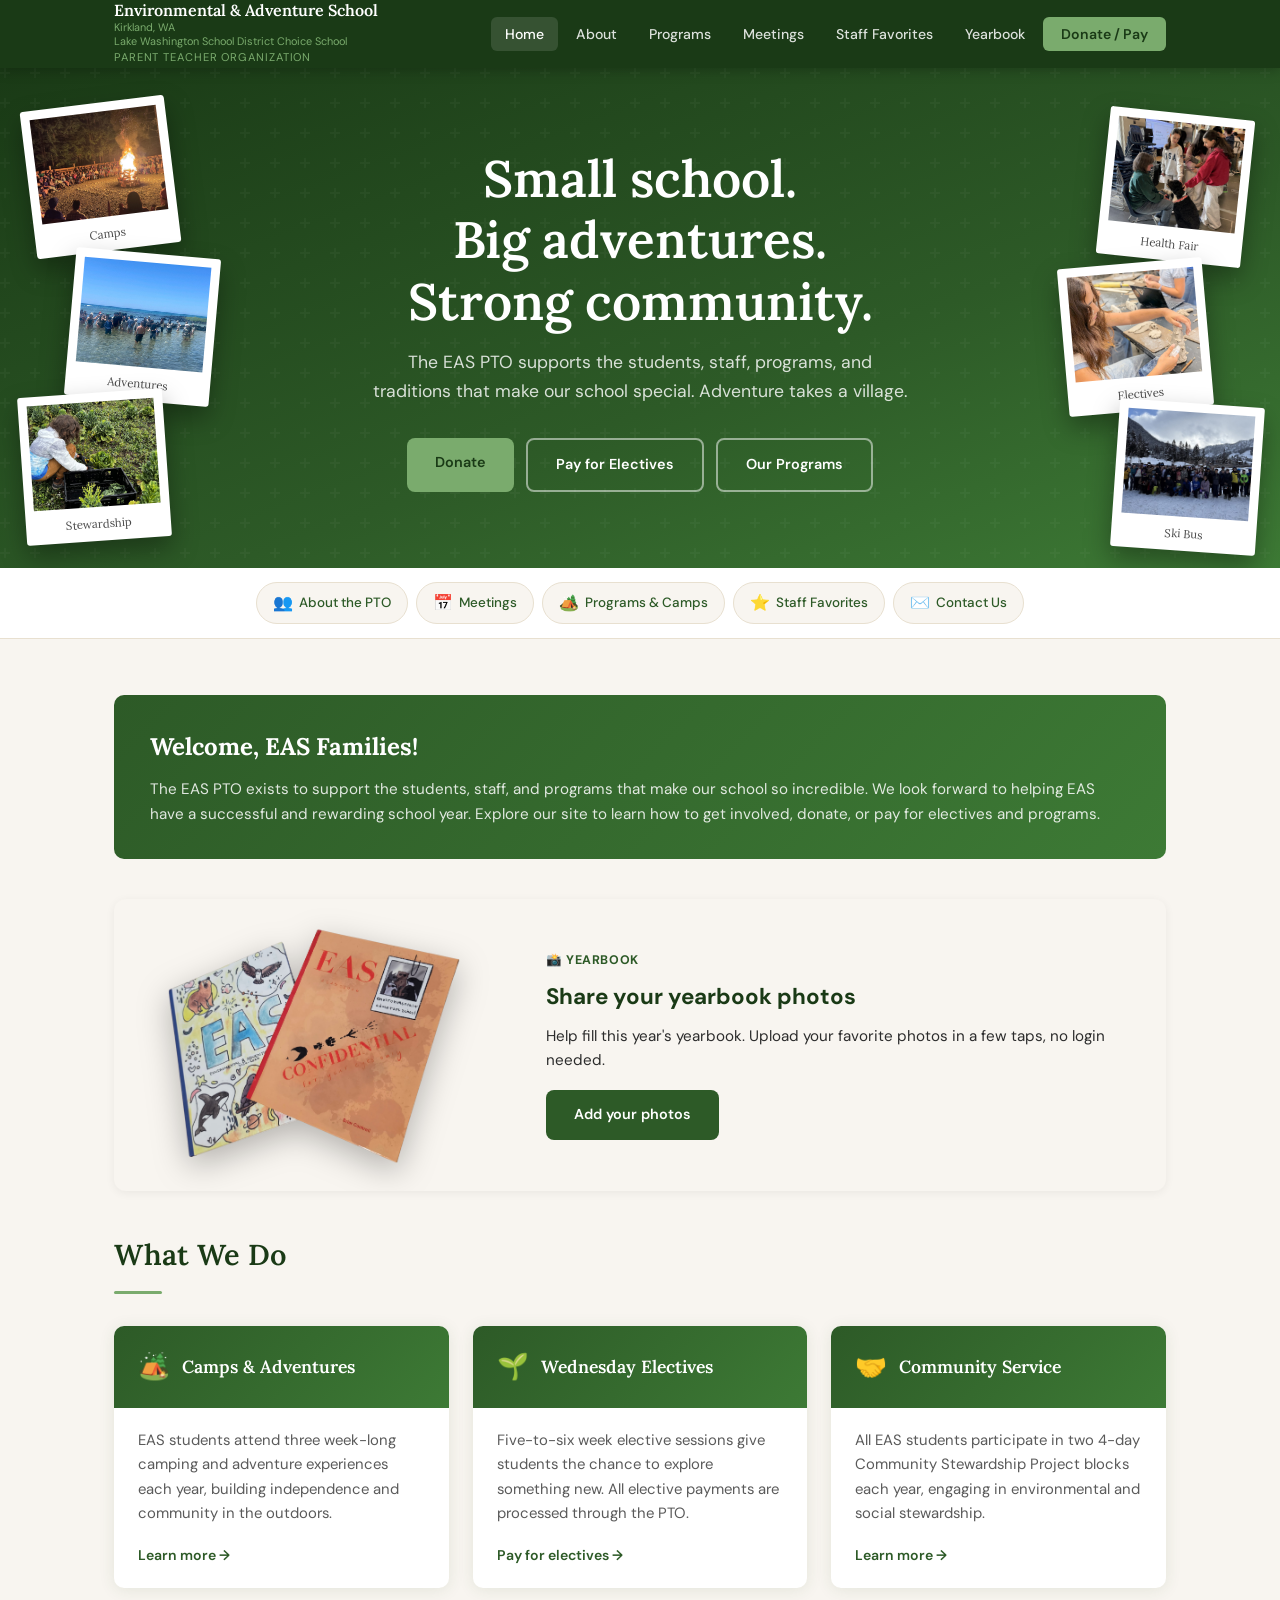
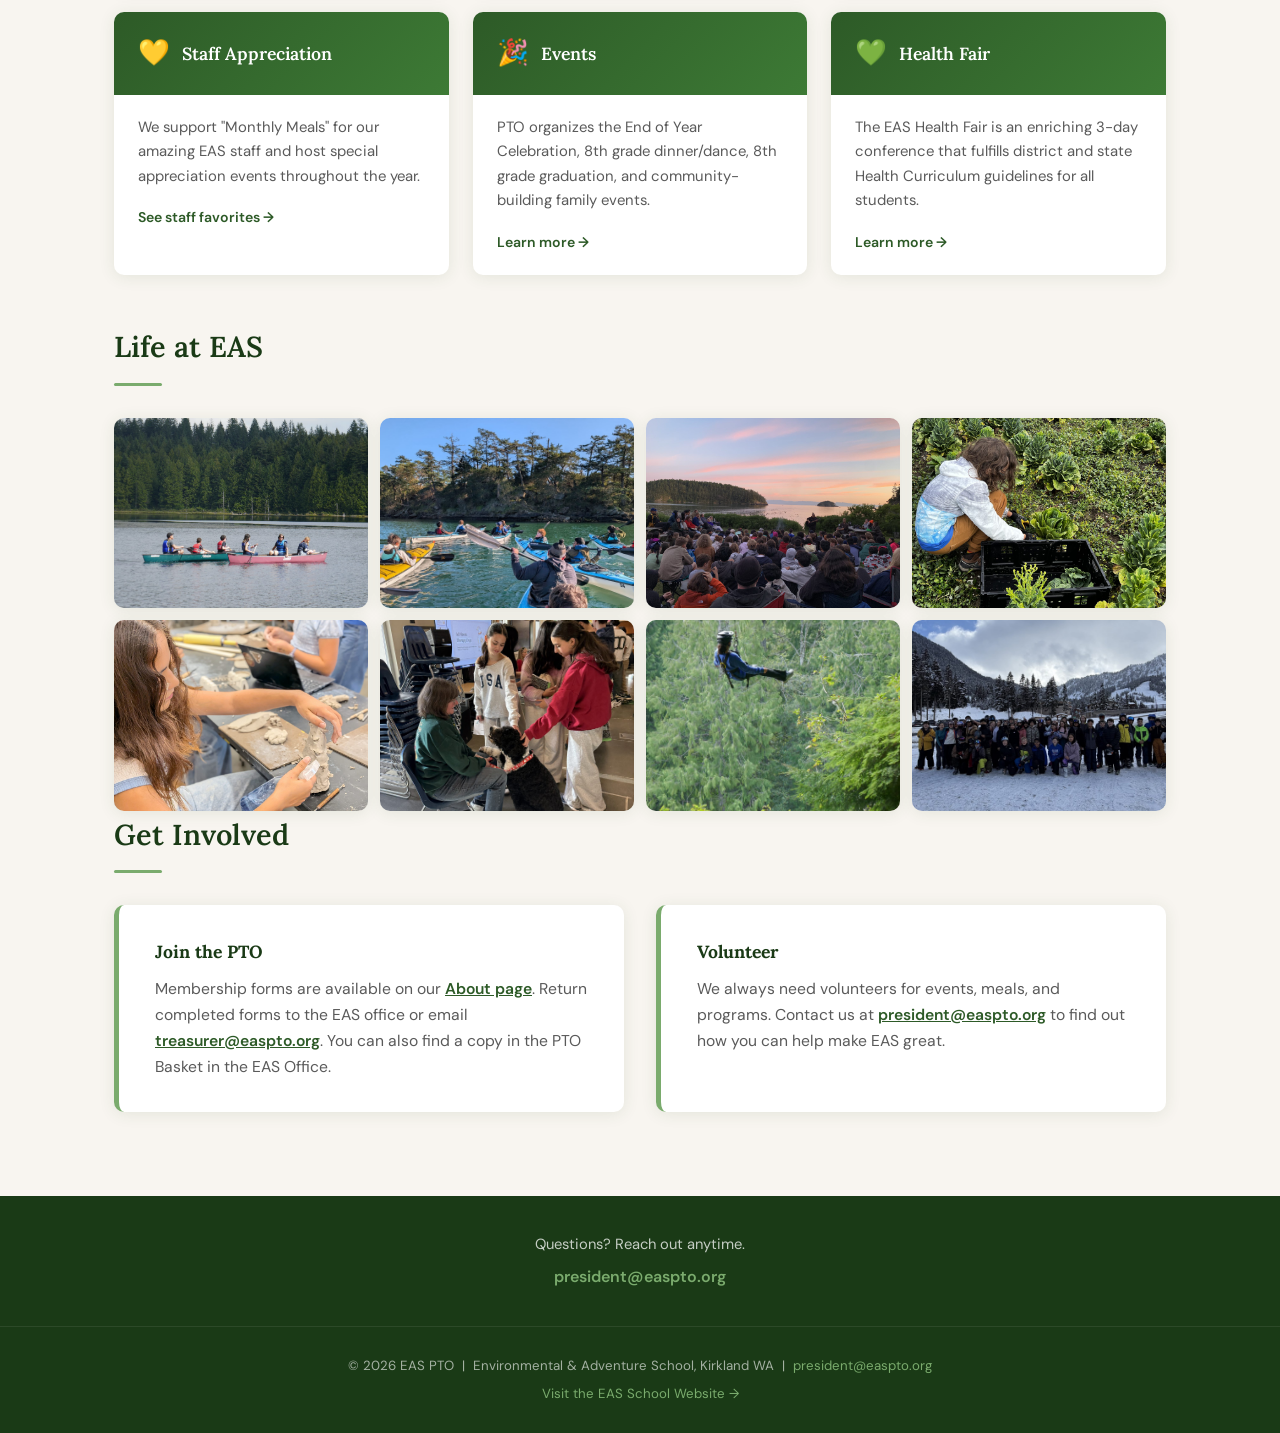
==== commit 9e176a93: "earbook banner shadow and nav location lines," ====
--- a/index.html
+++ b/index.html
@@ -26,17 +26,16 @@
     .yearbook-banner:hover { transform: translateY(-2px); box-shadow: 0 8px 20px rgba(0,0,0,0.10); }
     .yearbook-banner-photo {
       flex: 0 0 38%;
-      background: var(--white);
       display: flex;
       align-items: center;
       justify-content: center;
-      padding: 18px;
+      padding: 26px 18px;
     }
     .yearbook-banner-photo img {
       max-width: 100%;
       max-height: 240px;
       object-fit: contain;
-      border-radius: 6px;
+      filter: drop-shadow(0 10px 16px rgba(0,0,0,0.28));
     }
     .yearbook-banner-text {
       padding: 26px 32px;
--- a/css/style.css
+++ b/css/style.css
@@ -67,6 +67,11 @@
   font-weight: 600;
   color: var(--white);
   line-height: 1.2;
+}
+.nav-brand-meta {
+  font-size: 0.68rem;
+  color: var(--sage);
+  line-height: 1.3;
 }
 .nav-brand-sub {
   font-size: 0.7rem;
